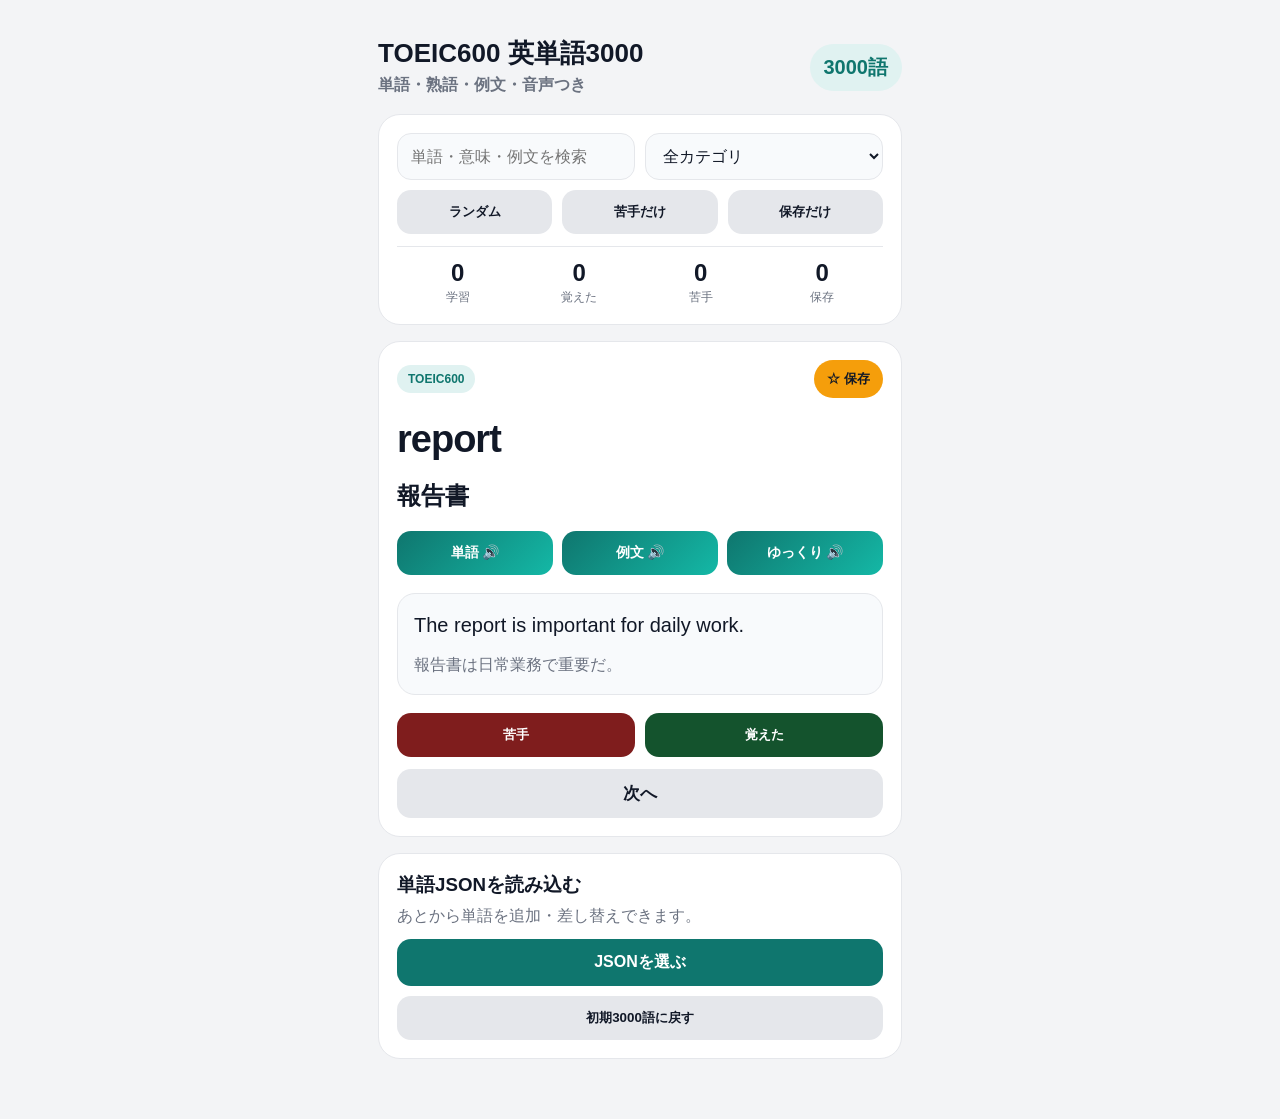
==== english/index.html @ ff78c78d "Add files via upload" ====
<!doctype html><html lang="ja"><head><meta charset="utf-8"><meta name="viewport" content="width=device-width, initial-scale=1, viewport-fit=cover"><meta name="theme-color" content="#0f766e"><link rel="manifest" href="manifest.json"><link rel="stylesheet" href="styles.css"><title>TOEIC600 英単語3000</title></head><body><main class="app"><header class="hero"><div><h1>TOEIC600 英単語3000</h1><p>単語・熟語・例文・音声つき</p></div><div class="count"><span id="total">0</span>語</div></header><section class="card"><div class="row"><input id="search" placeholder="単語・意味・例文を検索"><select id="filter"><option value="">全カテゴリ</option></select></div><div class="row buttons"><button id="randomBtn">ランダム</button><button id="wrongBtn">苦手だけ</button><button id="savedBtn">保存だけ</button></div><div class="stats"><div><b id="learned">0</b><span>学習</span></div><div><b id="known">0</b><span>覚えた</span></div><div><b id="weak">0</b><span>苦手</span></div><div><b id="saved">0</b><span>保存</span></div></div></section><section id="card" class="wordCard"><div class="topline"><span id="level">TOEIC600</span><button id="saveBtn">☆ 保存</button></div><h2 id="word">word</h2><div id="meaning" class="meaning">意味</div><div class="audioGrid"><button id="speakWord">単語 🔊</button><button id="speakExample">例文 🔊</button><button id="speakSlow">ゆっくり 🔊</button></div><div class="example"><p id="example">Example sentence.</p><p id="exampleJa">日本語訳</p></div><div class="answerBtns"><button id="weakMark">苦手</button><button id="knownMark">覚えた</button></div><button id="nextBtn" class="next">次へ</button></section><section class="card importBox"><h3>単語JSONを読み込む</h3><p>あとから単語を追加・差し替えできます。</p><label>JSONを選ぶ<input id="importFile" type="file" accept=".json"></label><button id="resetBtn">初期3000語に戻す</button></section></main><script src="words.js"></script><script src="app.js"></script></body></html>
---- english/styles.css ----
:root{--bg:#0b1220;--card:#111827;--text:#f9fafb;--muted:#9ca3af;--line:#263244;--main:#0f766e;--main2:#14b8a6}*{box-sizing:border-box}body{margin:0;background:var(--bg);color:var(--text);font-family:-apple-system,BlinkMacSystemFont,"Segoe UI",sans-serif}.app{max-width:560px;margin:0 auto;padding:20px 18px 44px}.hero{display:flex;justify-content:space-between;align-items:center;margin:18px 0}.hero h1{font-size:26px;line-height:1.2;margin:0 0 6px}.hero p{margin:0;color:var(--muted);font-weight:700}.count{background:#e0f2f1;color:#0f766e;border-radius:999px;padding:10px 14px;font-weight:900;font-size:20px}.card,.wordCard{background:var(--card);border:1px solid var(--line);border-radius:22px;padding:18px;margin:16px 0}.row{display:flex;gap:10px;margin-bottom:10px}input,select{width:100%;border:1px solid var(--line);border-radius:14px;padding:13px;background:#0f172a;color:var(--text);font-size:16px}.buttons button,.audioGrid button,.answerBtns button,.next,.importBox label,.importBox button{border:0;border-radius:14px;padding:13px 14px;font-weight:900;color:#fff;background:#1f2937}.buttons button{flex:1}.stats{display:grid;grid-template-columns:repeat(4,1fr);text-align:center;margin-top:12px;border-top:1px solid var(--line);padding-top:12px}.stats b{display:block;font-size:24px}.stats span{color:var(--muted);font-size:12px}.topline{display:flex;justify-content:space-between;align-items:center}#level{background:#e0f2f1;color:#0f766e;border-radius:999px;padding:7px 11px;font-weight:900;font-size:12px}#saveBtn{background:#f59e0b;color:#111827;border:0;border-radius:999px;padding:10px 13px;font-weight:900}.wordCard h2{font-size:38px;margin:20px 0 4px;letter-spacing:-1px;word-break:break-word}.meaning{font-size:24px;font-weight:900;margin:18px 0;line-height:1.4}.audioGrid{display:grid;grid-template-columns:repeat(3,1fr);gap:9px}.audioGrid button{background:linear-gradient(135deg,var(--main),var(--main2));font-size:14px}.example{background:#0f172a;border:1px solid var(--line);border-radius:18px;padding:16px;margin:18px 0}.example p:first-child{font-size:20px;line-height:1.55;margin:0 0 10px}.example p:last-child{color:var(--muted);line-height:1.7;margin:0}.answerBtns{display:grid;grid-template-columns:1fr 1fr;gap:10px}.answerBtns button:first-child{background:#7f1d1d}.answerBtns button:last-child{background:#14532d}.next{width:100%;margin-top:12px;background:#334155;font-size:17px}.importBox h3{margin:0 0 8px}.importBox p{color:var(--muted);margin:0 0 12px}.importBox label{display:block;text-align:center;background:#0f766e}.importBox input{display:none}.importBox button{width:100%;margin-top:10px;background:#1f2937}@media(prefers-color-scheme:light){:root{--bg:#f3f4f6;--card:#fff;--text:#111827;--muted:#6b7280;--line:#e5e7eb}input,select,.example{background:#f8fafc}.buttons button,.next,.importBox button{background:#e5e7eb;color:#111827}}
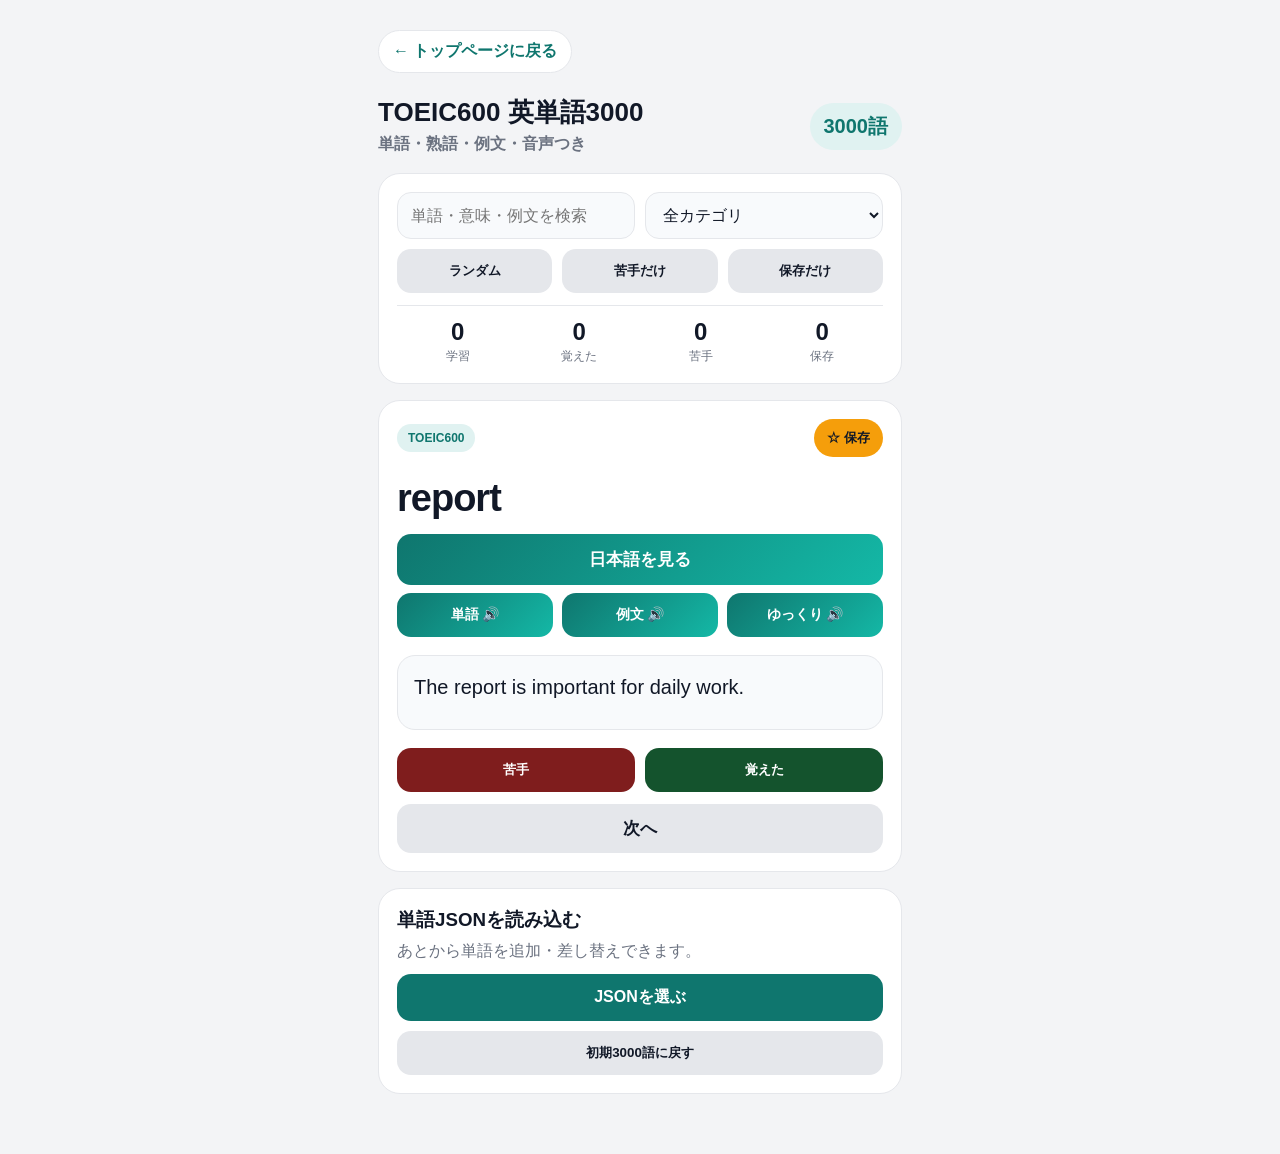
==== commit f3c0fda5: "Add files via upload" ====
--- a/english/index.html
+++ b/english/index.html
@@ -1 +1 @@
-<!doctype html><html lang="ja"><head><meta charset="utf-8"><meta name="viewport" content="width=device-width, initial-scale=1, viewport-fit=cover"><meta name="theme-color" content="#0f766e"><link rel="manifest" href="manifest.json"><link rel="stylesheet" href="styles.css"><title>TOEIC600 英単語3000</title></head><body><main class="app"><header class="hero"><div><h1>TOEIC600 英単語3000</h1><p>単語・熟語・例文・音声つき</p></div><div class="count"><span id="total">0</span>語</div></header><section class="card"><div class="row"><input id="search" placeholder="単語・意味・例文を検索"><select id="filter"><option value="">全カテゴリ</option></select></div><div class="row buttons"><button id="randomBtn">ランダム</button><button id="wrongBtn">苦手だけ</button><button id="savedBtn">保存だけ</button></div><div class="stats"><div><b id="learned">0</b><span>学習</span></div><div><b id="known">0</b><span>覚えた</span></div><div><b id="weak">0</b><span>苦手</span></div><div><b id="saved">0</b><span>保存</span></div></div></section><section id="card" class="wordCard"><div class="topline"><span id="level">TOEIC600</span><button id="saveBtn">☆ 保存</button></div><h2 id="word">word</h2><div id="meaning" class="meaning">意味</div><div class="audioGrid"><button id="speakWord">単語 🔊</button><button id="speakExample">例文 🔊</button><button id="speakSlow">ゆっくり 🔊</button></div><div class="example"><p id="example">Example sentence.</p><p id="exampleJa">日本語訳</p></div><div class="answerBtns"><button id="weakMark">苦手</button><button id="knownMark">覚えた</button></div><button id="nextBtn" class="next">次へ</button></section><section class="card importBox"><h3>単語JSONを読み込む</h3><p>あとから単語を追加・差し替えできます。</p><label>JSONを選ぶ<input id="importFile" type="file" accept=".json"></label><button id="resetBtn">初期3000語に戻す</button></section></main><script src="words.js"></script><script src="app.js"></script></body></html>+<!doctype html><html lang="ja"><head><meta charset="utf-8"><meta name="viewport" content="width=device-width, initial-scale=1, viewport-fit=cover"><meta name="theme-color" content="#0f766e"><link rel="manifest" href="manifest.json"><link rel="stylesheet" href="styles.css"><title>TOEIC600 英単語3000</title></head><body><main class="app"><a class="homeLink" href="../">← トップページに戻る</a><header class="hero"><div><h1>TOEIC600 英単語3000</h1><p>単語・熟語・例文・音声つき</p></div><div class="count"><span id="total">0</span>語</div></header><section class="card"><div class="row"><input id="search" placeholder="単語・意味・例文を検索"><select id="filter"><option value="">全カテゴリ</option></select></div><div class="row buttons"><button id="randomBtn">ランダム</button><button id="wrongBtn">苦手だけ</button><button id="savedBtn">保存だけ</button></div><div class="stats"><div><b id="learned">0</b><span>学習</span></div><div><b id="known">0</b><span>覚えた</span></div><div><b id="weak">0</b><span>苦手</span></div><div><b id="saved">0</b><span>保存</span></div></div></section><section id="card" class="wordCard"><div class="topline"><span id="level">TOEIC600</span><button id="saveBtn">☆ 保存</button></div><h2 id="word">word</h2><div id="meaning" class="meaning hiddenMeaning">意味</div><button id="showMeaningBtn" class="showMeaning">日本語を見る</button><div class="audioGrid"><button id="speakWord">単語 🔊</button><button id="speakExample">例文 🔊</button><button id="speakSlow">ゆっくり 🔊</button></div><div class="example"><p id="example">Example sentence.</p><p id="exampleJa">日本語訳</p></div><div class="answerBtns"><button id="weakMark">苦手</button><button id="knownMark">覚えた</button></div><button id="nextBtn" class="next">次へ</button></section><section class="card importBox"><h3>単語JSONを読み込む</h3><p>あとから単語を追加・差し替えできます。</p><label>JSONを選ぶ<input id="importFile" type="file" accept=".json"></label><button id="resetBtn">初期3000語に戻す</button></section></main><script src="words.js"></script><script src="app.js"></script></body></html>
--- a/english/styles.css
+++ b/english/styles.css
@@ -1 +1,26 @@
-:root{--bg:#0b1220;--card:#111827;--text:#f9fafb;--muted:#9ca3af;--line:#263244;--main:#0f766e;--main2:#14b8a6}*{box-sizing:border-box}body{margin:0;background:var(--bg);color:var(--text);font-family:-apple-system,BlinkMacSystemFont,"Segoe UI",sans-serif}.app{max-width:560px;margin:0 auto;padding:20px 18px 44px}.hero{display:flex;justify-content:space-between;align-items:center;margin:18px 0}.hero h1{font-size:26px;line-height:1.2;margin:0 0 6px}.hero p{margin:0;color:var(--muted);font-weight:700}.count{background:#e0f2f1;color:#0f766e;border-radius:999px;padding:10px 14px;font-weight:900;font-size:20px}.card,.wordCard{background:var(--card);border:1px solid var(--line);border-radius:22px;padding:18px;margin:16px 0}.row{display:flex;gap:10px;margin-bottom:10px}input,select{width:100%;border:1px solid var(--line);border-radius:14px;padding:13px;background:#0f172a;color:var(--text);font-size:16px}.buttons button,.audioGrid button,.answerBtns button,.next,.importBox label,.importBox button{border:0;border-radius:14px;padding:13px 14px;font-weight:900;color:#fff;background:#1f2937}.buttons button{flex:1}.stats{display:grid;grid-template-columns:repeat(4,1fr);text-align:center;margin-top:12px;border-top:1px solid var(--line);padding-top:12px}.stats b{display:block;font-size:24px}.stats span{color:var(--muted);font-size:12px}.topline{display:flex;justify-content:space-between;align-items:center}#level{background:#e0f2f1;color:#0f766e;border-radius:999px;padding:7px 11px;font-weight:900;font-size:12px}#saveBtn{background:#f59e0b;color:#111827;border:0;border-radius:999px;padding:10px 13px;font-weight:900}.wordCard h2{font-size:38px;margin:20px 0 4px;letter-spacing:-1px;word-break:break-word}.meaning{font-size:24px;font-weight:900;margin:18px 0;line-height:1.4}.audioGrid{display:grid;grid-template-columns:repeat(3,1fr);gap:9px}.audioGrid button{background:linear-gradient(135deg,var(--main),var(--main2));font-size:14px}.example{background:#0f172a;border:1px solid var(--line);border-radius:18px;padding:16px;margin:18px 0}.example p:first-child{font-size:20px;line-height:1.55;margin:0 0 10px}.example p:last-child{color:var(--muted);line-height:1.7;margin:0}.answerBtns{display:grid;grid-template-columns:1fr 1fr;gap:10px}.answerBtns button:first-child{background:#7f1d1d}.answerBtns button:last-child{background:#14532d}.next{width:100%;margin-top:12px;background:#334155;font-size:17px}.importBox h3{margin:0 0 8px}.importBox p{color:var(--muted);margin:0 0 12px}.importBox label{display:block;text-align:center;background:#0f766e}.importBox input{display:none}.importBox button{width:100%;margin-top:10px;background:#1f2937}@media(prefers-color-scheme:light){:root{--bg:#f3f4f6;--card:#fff;--text:#111827;--muted:#6b7280;--line:#e5e7eb}input,select,.example{background:#f8fafc}.buttons button,.next,.importBox button{background:#e5e7eb;color:#111827}}+:root{--bg:#0b1220;--card:#111827;--text:#f9fafb;--muted:#9ca3af;--line:#263244;--main:#0f766e;--main2:#14b8a6}*{box-sizing:border-box}body{margin:0;background:var(--bg);color:var(--text);font-family:-apple-system,BlinkMacSystemFont,"Segoe UI",sans-serif}.app{max-width:560px;margin:0 auto;padding:20px 18px 44px}.hero{display:flex;justify-content:space-between;align-items:center;margin:18px 0}.hero h1{font-size:26px;line-height:1.2;margin:0 0 6px}.hero p{margin:0;color:var(--muted);font-weight:700}.count{background:#e0f2f1;color:#0f766e;border-radius:999px;padding:10px 14px;font-weight:900;font-size:20px}.card,.wordCard{background:var(--card);border:1px solid var(--line);border-radius:22px;padding:18px;margin:16px 0}.row{display:flex;gap:10px;margin-bottom:10px}input,select{width:100%;border:1px solid var(--line);border-radius:14px;padding:13px;background:#0f172a;color:var(--text);font-size:16px}.buttons button,.audioGrid button,.answerBtns button,.next,.importBox label,.importBox button{border:0;border-radius:14px;padding:13px 14px;font-weight:900;color:#fff;background:#1f2937}.buttons button{flex:1}.stats{display:grid;grid-template-columns:repeat(4,1fr);text-align:center;margin-top:12px;border-top:1px solid var(--line);padding-top:12px}.stats b{display:block;font-size:24px}.stats span{color:var(--muted);font-size:12px}.topline{display:flex;justify-content:space-between;align-items:center}#level{background:#e0f2f1;color:#0f766e;border-radius:999px;padding:7px 11px;font-weight:900;font-size:12px}#saveBtn{background:#f59e0b;color:#111827;border:0;border-radius:999px;padding:10px 13px;font-weight:900}.wordCard h2{font-size:38px;margin:20px 0 4px;letter-spacing:-1px;word-break:break-word}.meaning{font-size:24px;font-weight:900;margin:18px 0;line-height:1.4}.audioGrid{display:grid;grid-template-columns:repeat(3,1fr);gap:9px}.audioGrid button{background:linear-gradient(135deg,var(--main),var(--main2));font-size:14px}.example{background:#0f172a;border:1px solid var(--line);border-radius:18px;padding:16px;margin:18px 0}.example p:first-child{font-size:20px;line-height:1.55;margin:0 0 10px}.example p:last-child{color:var(--muted);line-height:1.7;margin:0}.answerBtns{display:grid;grid-template-columns:1fr 1fr;gap:10px}.answerBtns button:first-child{background:#7f1d1d}.answerBtns button:last-child{background:#14532d}.next{width:100%;margin-top:12px;background:#334155;font-size:17px}.importBox h3{margin:0 0 8px}.importBox p{color:var(--muted);margin:0 0 12px}.importBox label{display:block;text-align:center;background:#0f766e}.importBox input{display:none}.importBox button{width:100%;margin-top:10px;background:#1f2937}@media(prefers-color-scheme:light){:root{--bg:#f3f4f6;--card:#fff;--text:#111827;--muted:#6b7280;--line:#e5e7eb}input,select,.example{background:#f8fafc}.buttons button,.next,.importBox button{background:#e5e7eb;color:#111827}}
+.homeLink{
+  display:inline-block;
+  margin:10px 0 6px;
+  color:var(--main);
+  font-weight:900;
+  text-decoration:none;
+  background:var(--card);
+  border:1px solid var(--line);
+  border-radius:999px;
+  padding:10px 14px;
+}
+.homeLink:active{transform:scale(.98)}
+.showMeaning{
+  width:100%;
+  border:0;
+  border-radius:14px;
+  padding:14px;
+  font-weight:900;
+  font-size:17px;
+  color:#fff;
+  background:linear-gradient(135deg,var(--main),var(--main2));
+  margin:10px 0 8px;
+}
+.hiddenMeaning{display:none}
+.hiddenJa{display:none}
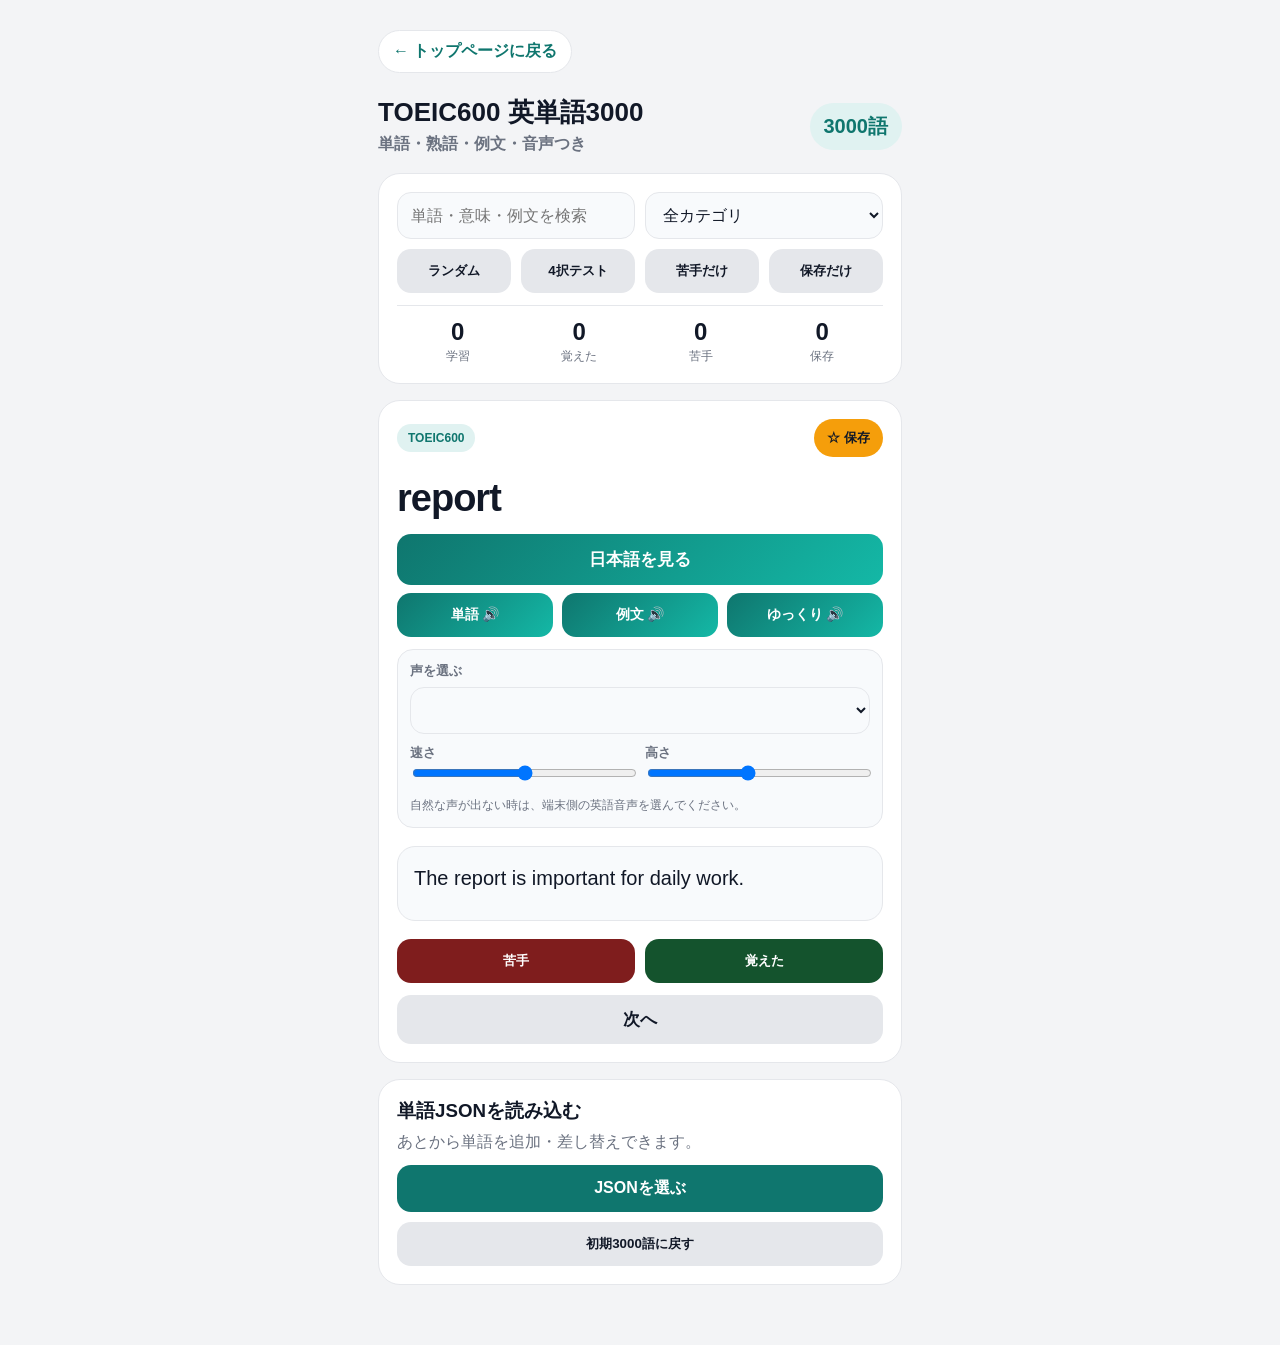
==== commit 29f75597: "Add files via upload" ====
--- a/english/index.html
+++ b/english/index.html
@@ -1 +1 @@
-<!doctype html><html lang="ja"><head><meta charset="utf-8"><meta name="viewport" content="width=device-width, initial-scale=1, viewport-fit=cover"><meta name="theme-color" content="#0f766e"><link rel="manifest" href="manifest.json"><link rel="stylesheet" href="styles.css"><title>TOEIC600 英単語3000</title></head><body><main class="app"><a class="homeLink" href="../">← トップページに戻る</a><header class="hero"><div><h1>TOEIC600 英単語3000</h1><p>単語・熟語・例文・音声つき</p></div><div class="count"><span id="total">0</span>語</div></header><section class="card"><div class="row"><input id="search" placeholder="単語・意味・例文を検索"><select id="filter"><option value="">全カテゴリ</option></select></div><div class="row buttons"><button id="randomBtn">ランダム</button><button id="wrongBtn">苦手だけ</button><button id="savedBtn">保存だけ</button></div><div class="stats"><div><b id="learned">0</b><span>学習</span></div><div><b id="known">0</b><span>覚えた</span></div><div><b id="weak">0</b><span>苦手</span></div><div><b id="saved">0</b><span>保存</span></div></div></section><section id="card" class="wordCard"><div class="topline"><span id="level">TOEIC600</span><button id="saveBtn">☆ 保存</button></div><h2 id="word">word</h2><div id="meaning" class="meaning hiddenMeaning">意味</div><button id="showMeaningBtn" class="showMeaning">日本語を見る</button><div class="audioGrid"><button id="speakWord">単語 🔊</button><button id="speakExample">例文 🔊</button><button id="speakSlow">ゆっくり 🔊</button></div><div class="example"><p id="example">Example sentence.</p><p id="exampleJa">日本語訳</p></div><div class="answerBtns"><button id="weakMark">苦手</button><button id="knownMark">覚えた</button></div><button id="nextBtn" class="next">次へ</button></section><section class="card importBox"><h3>単語JSONを読み込む</h3><p>あとから単語を追加・差し替えできます。</p><label>JSONを選ぶ<input id="importFile" type="file" accept=".json"></label><button id="resetBtn">初期3000語に戻す</button></section></main><script src="words.js"></script><script src="app.js"></script></body></html>+<!doctype html><html lang="ja"><head><meta charset="utf-8"><meta name="viewport" content="width=device-width, initial-scale=1, viewport-fit=cover"><meta name="theme-color" content="#0f766e"><link rel="manifest" href="manifest.json"><link rel="stylesheet" href="styles.css"><title>TOEIC600 英単語3000</title></head><body><main class="app"><a class="homeLink" href="../">← トップページに戻る</a><header class="hero"><div><h1>TOEIC600 英単語3000</h1><p>単語・熟語・例文・音声つき</p></div><div class="count"><span id="total">0</span>語</div></header><section class="card"><div class="row"><input id="search" placeholder="単語・意味・例文を検索"><select id="filter"><option value="">全カテゴリ</option></select></div><div class="row buttons"><button id="randomBtn">ランダム</button><button id="quizBtn">4択テスト</button><button id="wrongBtn">苦手だけ</button><button id="savedBtn">保存だけ</button></div><div class="stats"><div><b id="learned">0</b><span>学習</span></div><div><b id="known">0</b><span>覚えた</span></div><div><b id="weak">0</b><span>苦手</span></div><div><b id="saved">0</b><span>保存</span></div></div></section><section id="card" class="wordCard"><div class="topline"><span id="level">TOEIC600</span><button id="saveBtn">☆ 保存</button></div><h2 id="word">word</h2><div id="meaning" class="meaning hiddenMeaning">意味</div><button id="showMeaningBtn" class="showMeaning">日本語を見る</button><div class="audioGrid"><button id="speakWord">単語 🔊</button><button id="speakExample">例文 🔊</button><button id="speakSlow">ゆっくり 🔊</button></div><div class="voiceBox"><label>声を選ぶ</label><select id="voiceSelect"></select><div class="voiceSliders"><label>速さ <input id="rateRange" type="range" min="0.55" max="1.05" step="0.05" value="0.82"></label><label>高さ <input id="pitchRange" type="range" min="0.8" max="1.25" step="0.05" value="1.0"></label></div><p>自然な声が出ない時は、端末側の英語音声を選んでください。</p></div><div class="example"><p id="example">Example sentence.</p><p id="exampleJa">日本語訳</p></div><div id="quizArea" class="quizArea hidden"><h3>意味を選んでください</h3><div id="quizChoices" class="quizChoices"></div><div id="quizResult" class="quizResult hidden"></div></div><div class="answerBtns"><button id="weakMark">苦手</button><button id="knownMark">覚えた</button></div><button id="nextBtn" class="next">次へ</button></section><section class="card importBox"><h3>単語JSONを読み込む</h3><p>あとから単語を追加・差し替えできます。</p><label>JSONを選ぶ<input id="importFile" type="file" accept=".json"></label><button id="resetBtn">初期3000語に戻す</button></section></main><script src="words.js"></script><script src="app.js"></script></body></html>
--- a/english/styles.css
+++ b/english/styles.css
@@ -24,3 +24,71 @@
 }
 .hiddenMeaning{display:none}
 .hiddenJa{display:none}
+
+.voiceBox{background:#0f172a;border:1px solid var(--line);border-radius:16px;padding:12px;margin:12px 0 8px}
+.voiceBox label{display:block;font-size:13px;color:var(--muted);font-weight:900;margin-bottom:7px}
+.voiceBox select{margin-bottom:10px}
+.voiceSliders{display:grid;grid-template-columns:1fr 1fr;gap:10px}
+.voiceSliders input{width:100%;padding:0}
+.voiceBox p{color:var(--muted);font-size:12px;line-height:1.55;margin:4px 0 0}
+@media(prefers-color-scheme:light){.voiceBox{background:#f8fafc}}
+
+.hidden{display:none!important}
+.quizArea{
+  background:#0f172a;
+  border:1px solid var(--line);
+  border-radius:18px;
+  padding:14px;
+  margin:16px 0;
+}
+.quizArea h3{
+  margin:0 0 10px;
+  font-size:16px;
+  color:var(--muted);
+}
+.quizChoices{
+  display:grid;
+  gap:10px;
+}
+.quizChoice{
+  border:1px solid var(--line);
+  background:var(--card);
+  color:var(--text);
+  border-radius:14px;
+  padding:13px;
+  text-align:left;
+  font-size:16px;
+  line-height:1.45;
+  font-weight:800;
+}
+.quizChoice.correct{
+  border-color:#22c55e;
+  background:#052e16;
+}
+.quizChoice.wrong{
+  border-color:#ef4444;
+  background:#450a0a;
+}
+.quizResult{
+  margin-top:12px;
+  border-radius:14px;
+  padding:12px;
+  line-height:1.7;
+  font-weight:700;
+}
+.quizResult.ok{
+  background:#052e16;
+  border:1px solid #22c55e;
+}
+.quizResult.ng{
+  background:#450a0a;
+  border:1px solid #ef4444;
+}
+@media(prefers-color-scheme:light){
+  .quizArea{background:#f8fafc}
+  .quizChoice{background:#fff}
+  .quizChoice.correct{background:#dcfce7}
+  .quizChoice.wrong{background:#fee2e2}
+  .quizResult.ok{background:#dcfce7}
+  .quizResult.ng{background:#fee2e2}
+}
